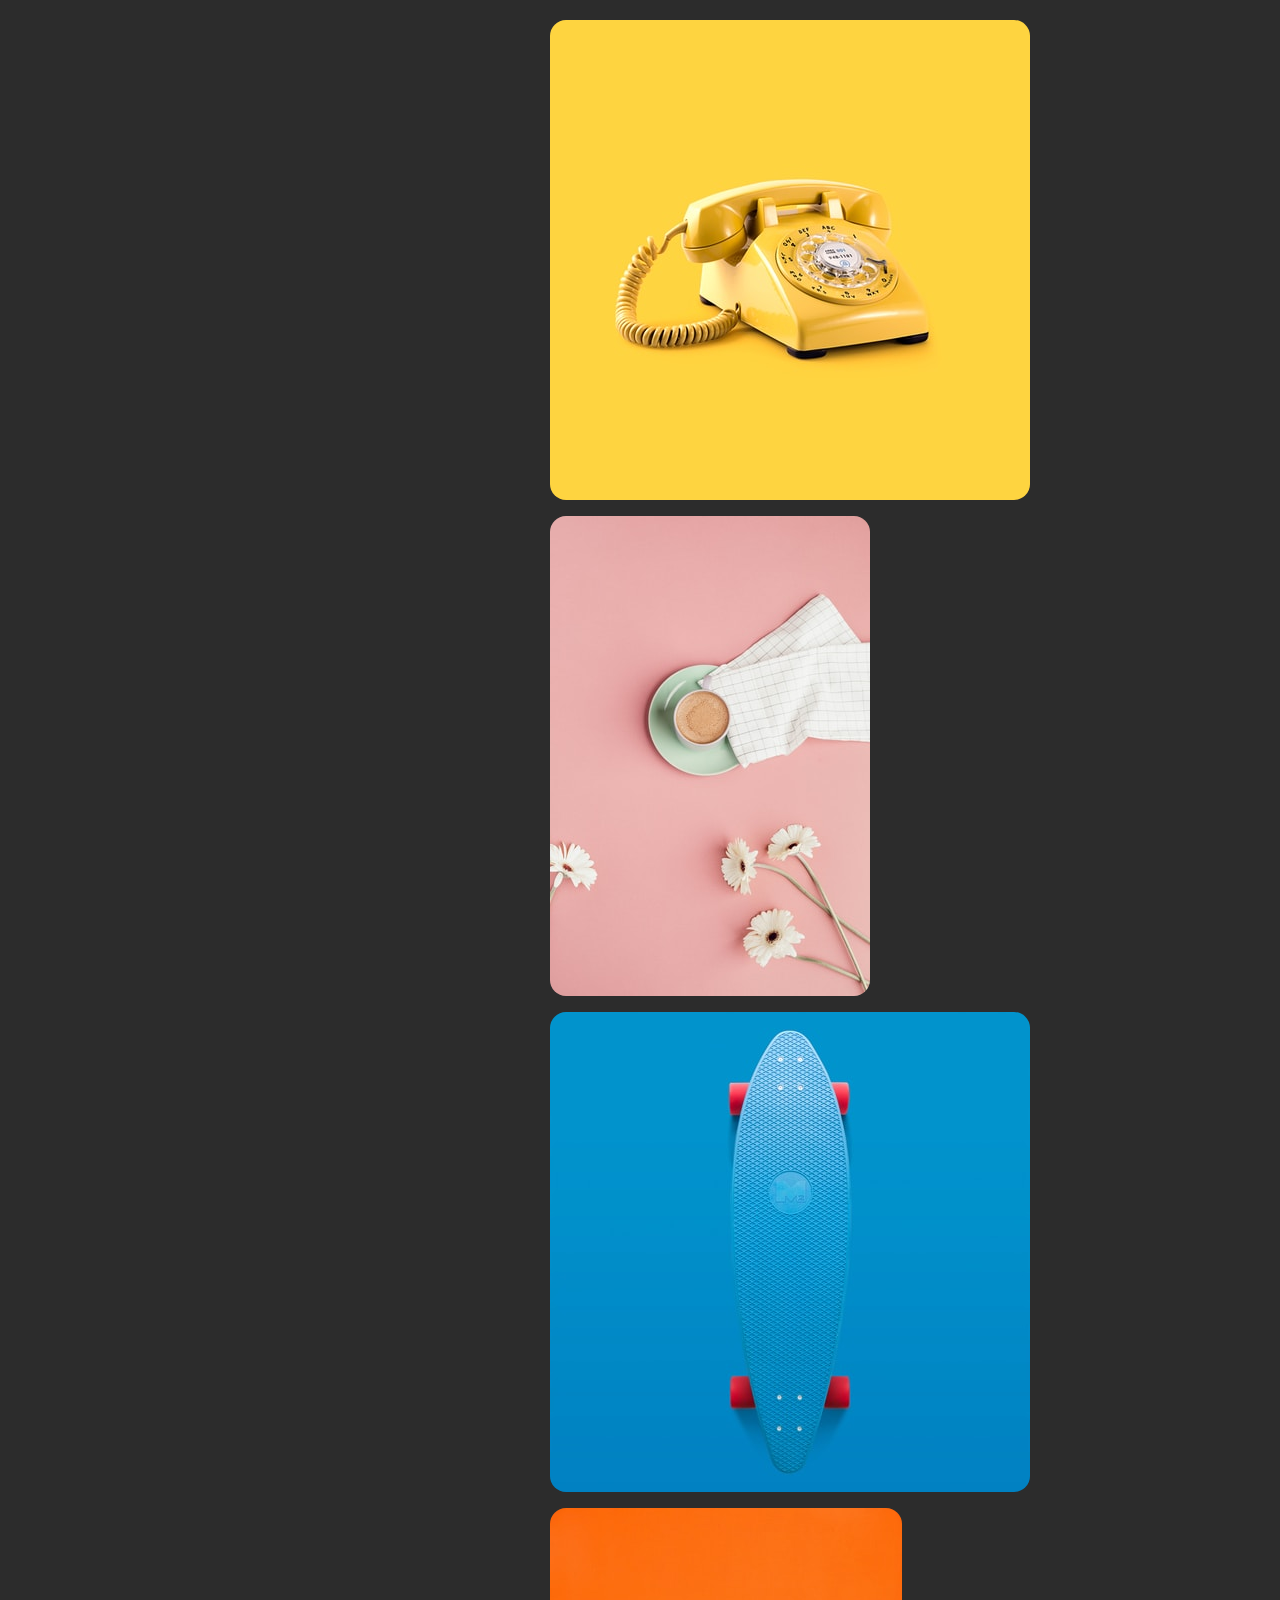
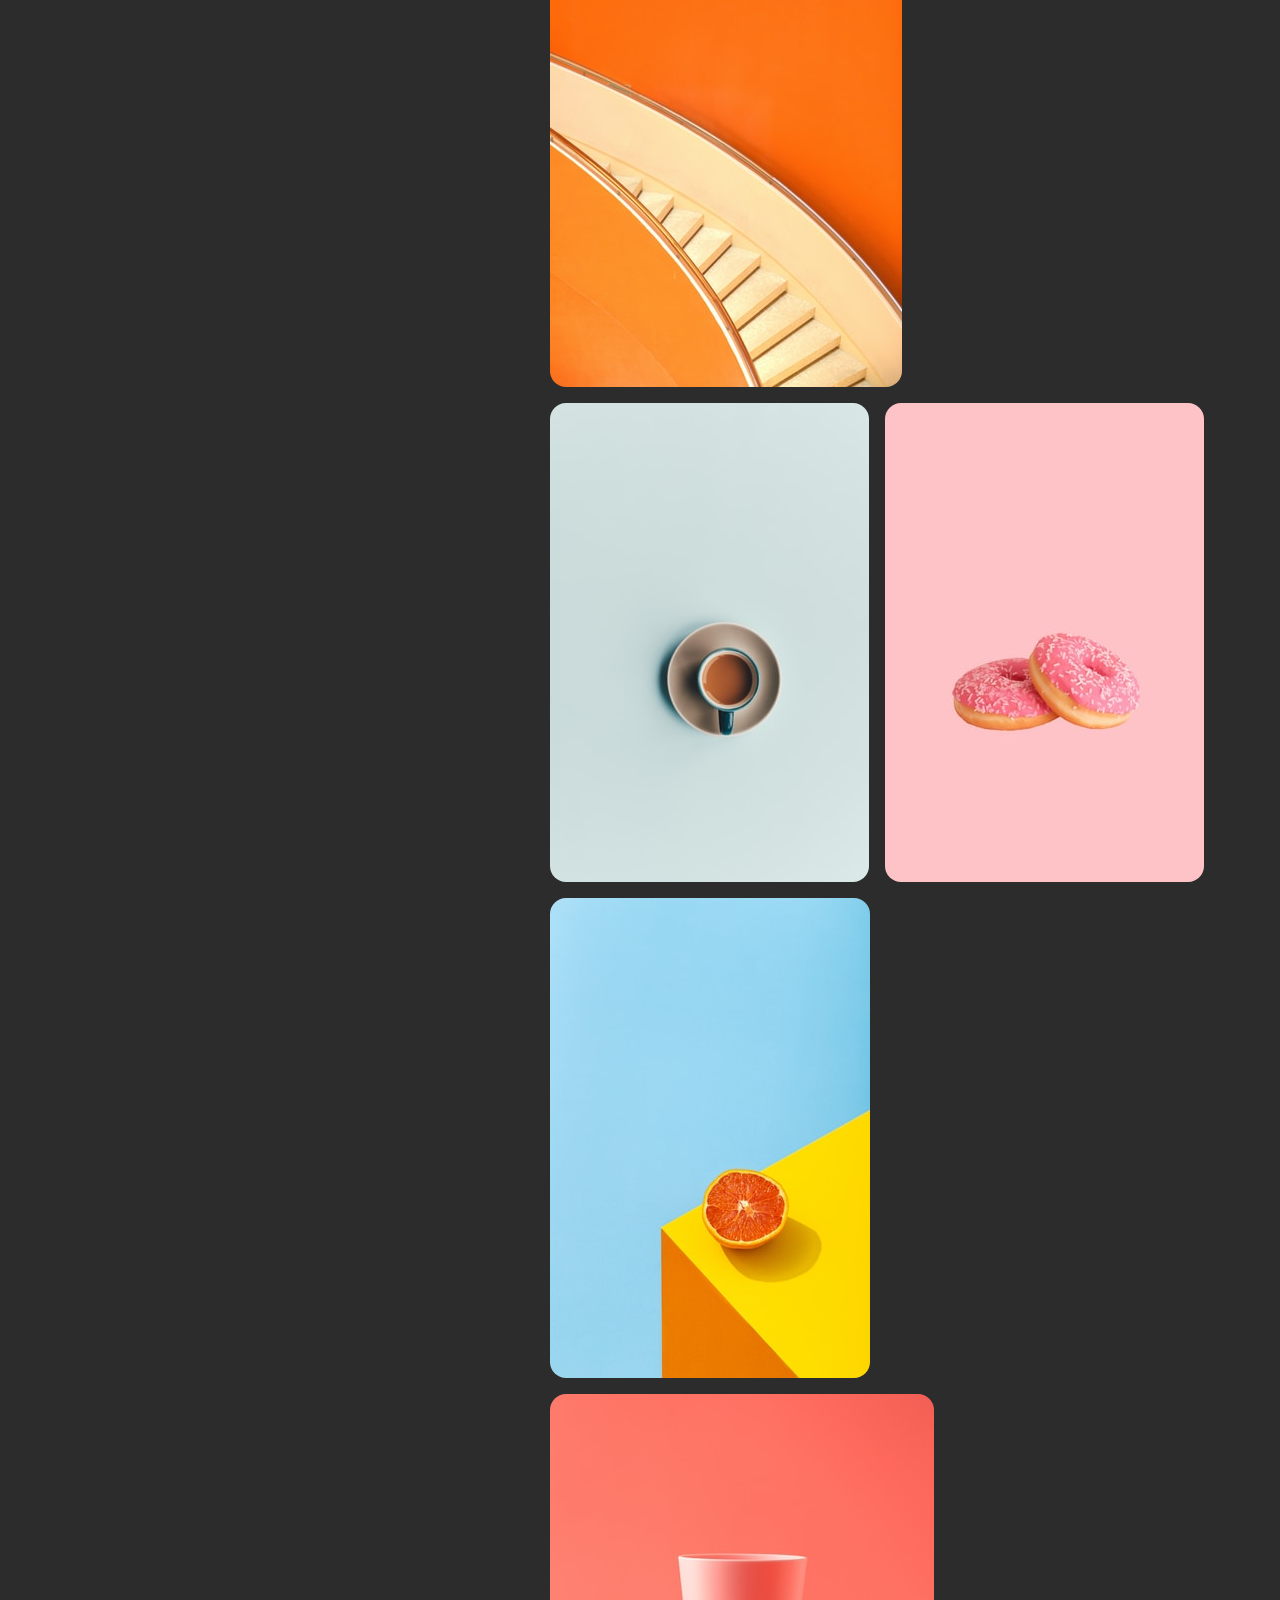
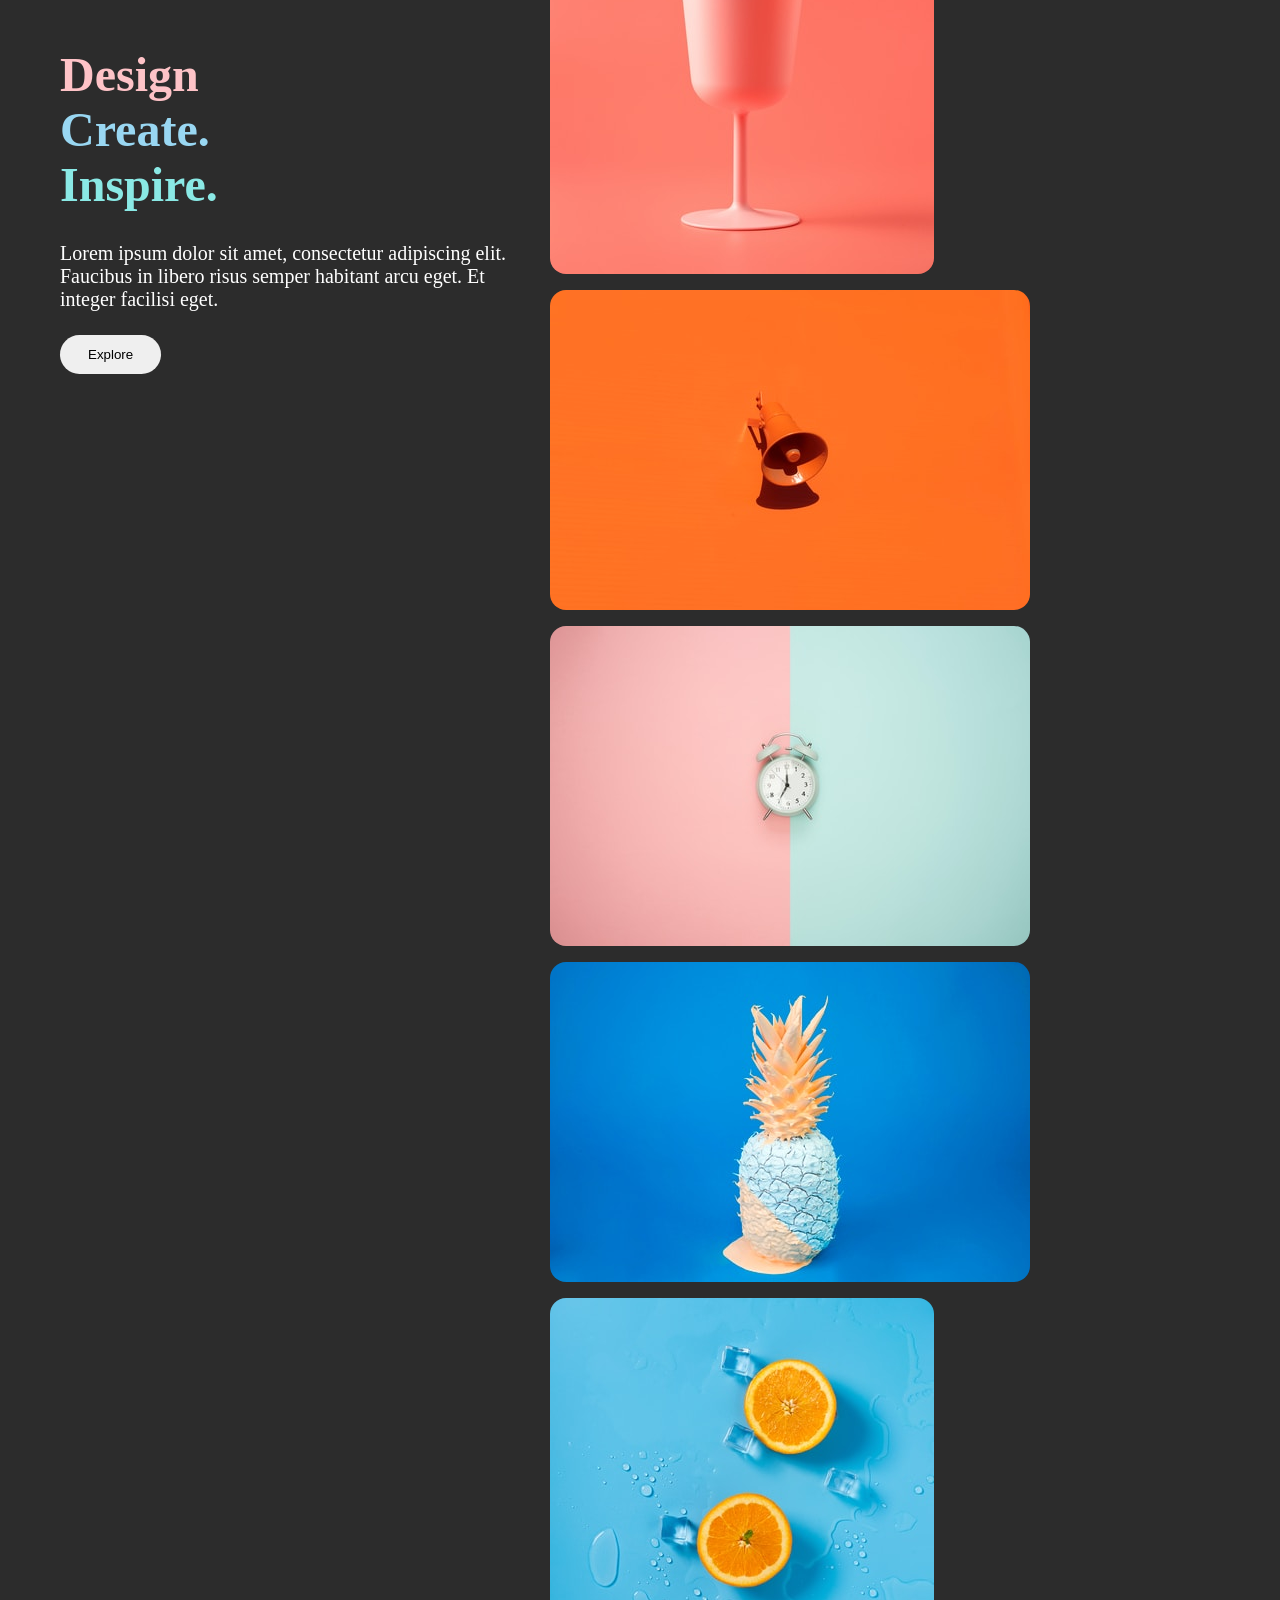
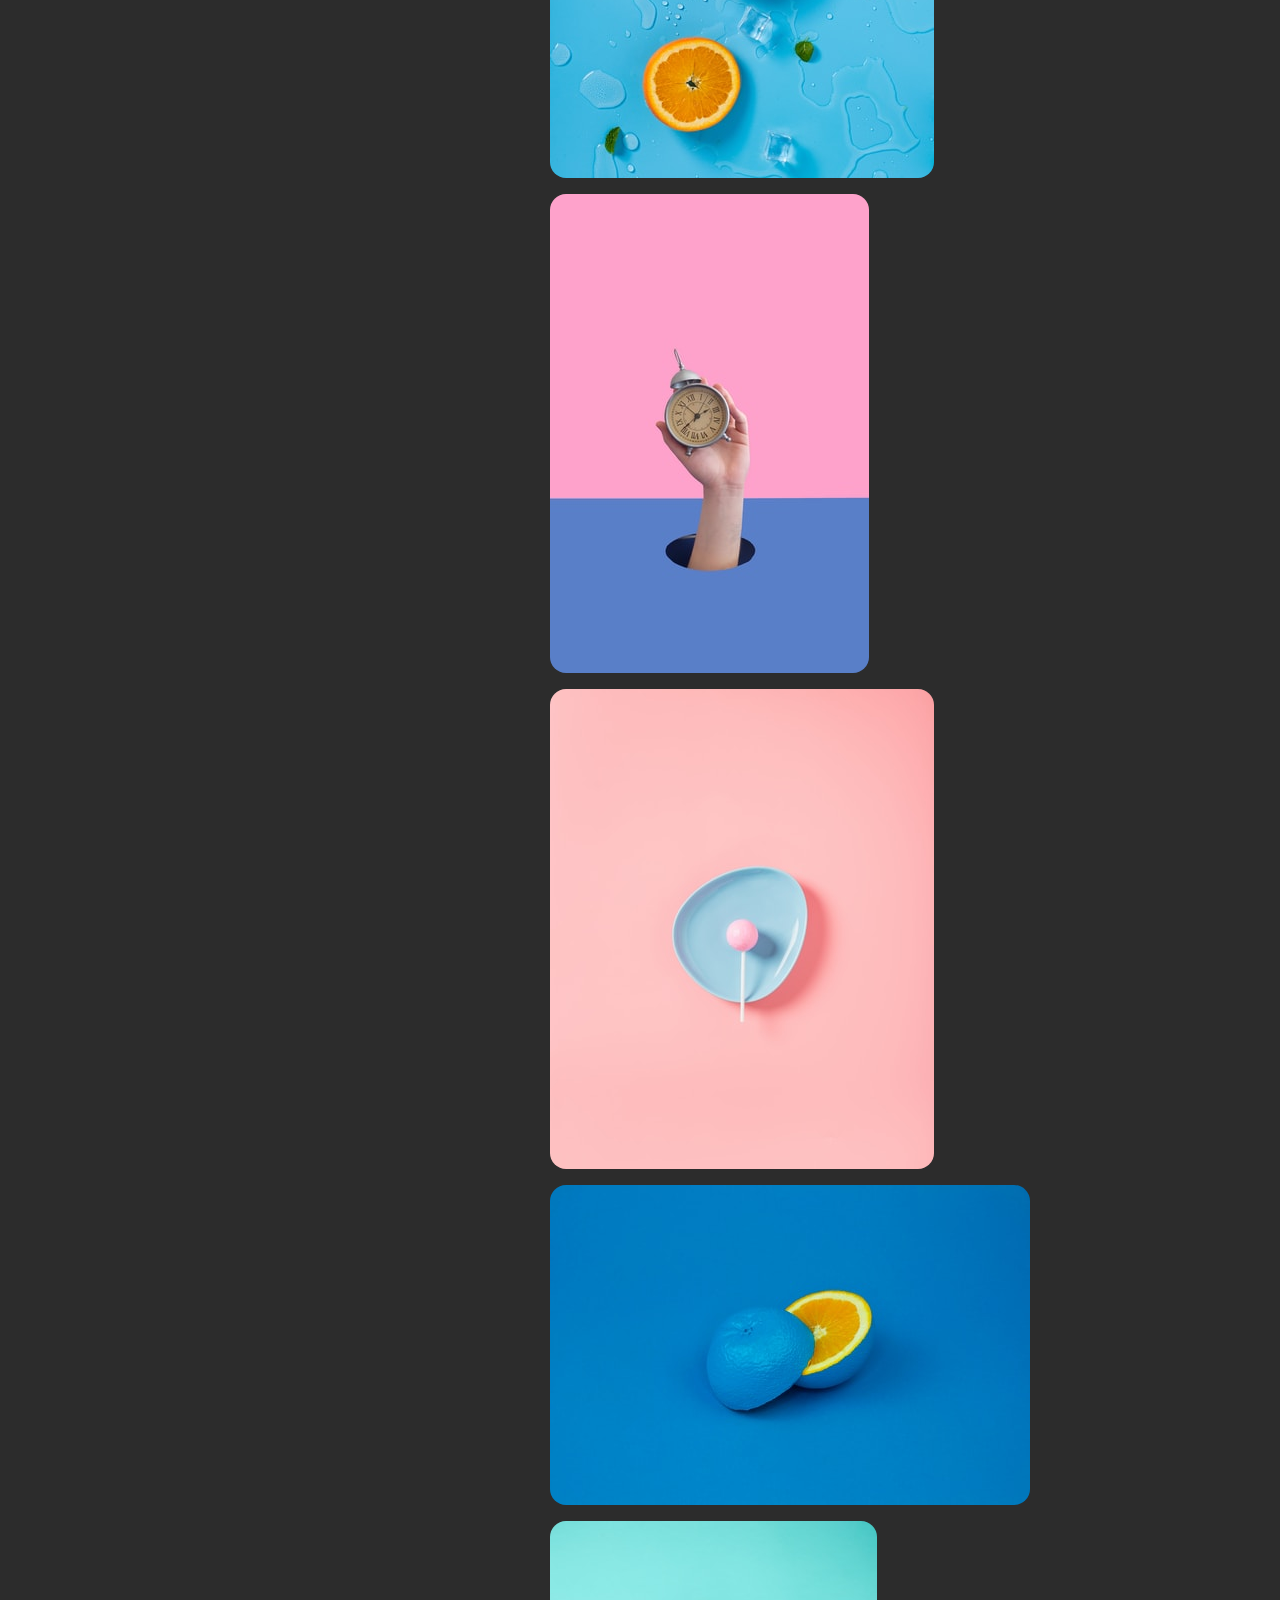
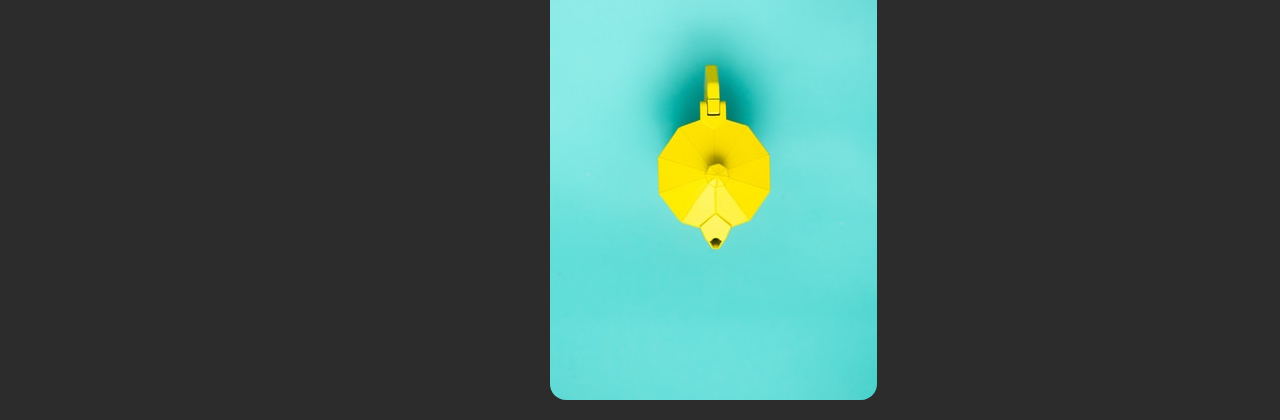
==== design-10/index.html @ 692fd794 "initial commit" ====
<!doctype html>
<html lang="en">
  <head>
    <meta charset="UTF-8" />
    <meta name="viewport" content="width=device-width, initial-scale=1.0" />
    <title>design-10</title>
    <link rel="stylesheet" href="css/styles.css">
  </head>
  <body>
    <div class="wrapper">
      <!-- collum 1 -->
      <div class="text-content">
        <!-- row 1 -->
        <h1>
        <span class="text-pink">Design</span><br>
        <span class="text-blue">Create.</span><br>
        <span class="text-tale">Inspire.</span>
        </h1>
        <!-- row 2 -->
        <p>
          Lorem ipsum dolor sit amet, consectetur adipiscing elit. Faucibus in
          libero risus semper habitant arcu eget. Et integer facilisi eget.
        </p>
        <!-- row 3 -->
        <button>Explore</button>
      </div>
      <!-- collum 2 -->
      <div class="image-grid">
        <!-- row 1 -->
        <img src="images/phone.jpg" alt="phone" />
        <img src="images/pink -coffee.jpg" alt="cup" />
        <img src="images/scateboard.jpg" alt="scateboard" />
        <img src="images/stairs.jpg" alt="stairs" />
        <!-- row 2 -->
        <img src="images/coffee.jpg" alt="coffee cup" />
        <img src="images/dougnt.jpg" alt="dougnt" />
        <img src="images/orange.jpg" alt="orange slice" />
        <img src="images/glass.jpg" alt="glass" />
        <!-- row 3 -->
        <img src="images/bell.jpg" alt="bell" />
        <img src="images/clock.jpg" alt="clock" />
        <img src="images/pinaple.jpg" alt="pinaple" />
        <img src="images/3oranges.jpg" alt="oranges" />
        <!-- row 4 -->
        <img src="images/hand.jpg" alt="hand" />
        <img src="images/lolipop.jpg" alt="loli" />
        <img src="images/slicedorange.jpg" alt="sliced orange" />
        <img src="images/pot.jpg" alt="pot" />
      </div>
    </div>
  </body>
</html>
---- design-10/css/styles.css ----
/* reset styles */
* {
    box-sizing: border-box;
    border: 0;
    padding: 0;
    margin: 0;
}
body {
    background-color: #2c2c2c;
}
.wrapper {
    display: flex;
    align-items: center;
    justify-content: space-between;
    gap: 40px;
    max-width: 1200px;
    margin: auto;
    padding: 20px;
}
.text-content {
    flex: 1;
    max-width: 450px;
}
.text-content h1 {
    font-size: 3rem;
    margin-bottom: 30px;
}
.text-pink {
    color:#FEC3C7 ;
}
.text-blue {
    color:#99D7F2 ;
}
.text-tale {
    color:#8AE9E5 ;
}
.text-content p {
    font-size: 20px;
    margin-bottom: 24px;
    font-weight: 500;
    color: white;
}
.text-content button{
    padding: 12px 28px;
    border-radius: 20px;
    font-weight: 500;
}
.image-grid {
    flex: 1;
    display:flex;
    flex-wrap:wrap ;
    gap: 16px;
}
.image-grid img {
    width:calc(25%)
    
    object-fit: cover;
    border-radius: 16px;
}
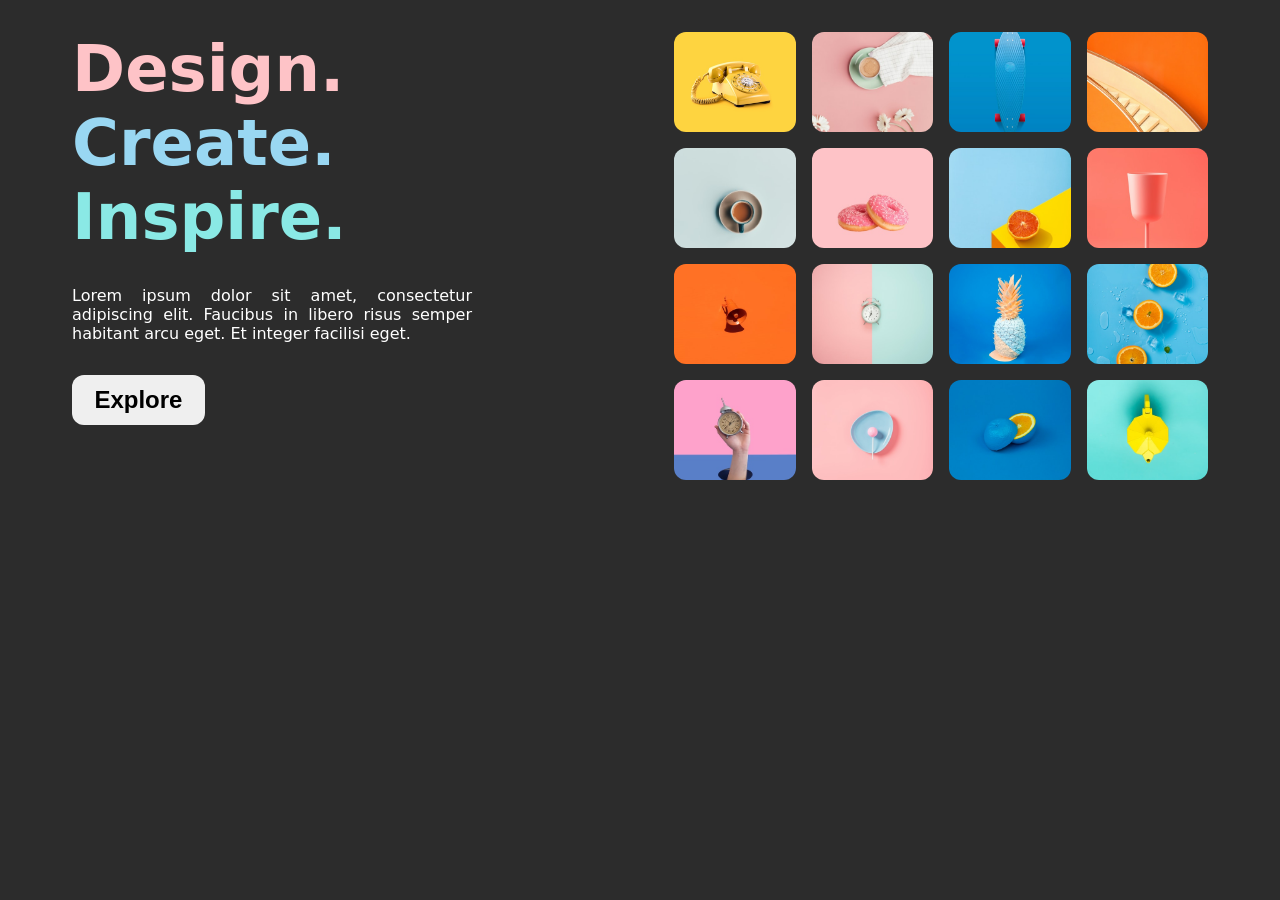
==== commit 94249f4f: "initial commit" ====
--- a/design-10/index.html
+++ b/design-10/index.html
@@ -4,7 +4,7 @@
     <meta charset="UTF-8" />
     <meta name="viewport" content="width=device-width, initial-scale=1.0" />
     <title>design-10</title>
-    <link rel="stylesheet" href="css/styles.css">
+    <link rel="stylesheet" href="css/styles.css" />
   </head>
   <body>
     <div class="wrapper">
@@ -12,9 +12,9 @@
       <div class="text-content">
         <!-- row 1 -->
         <h1>
-        <span class="text-pink">Design</span><br>
-        <span class="text-blue">Create.</span><br>
-        <span class="text-tale">Inspire.</span>
+          <span class="text-pink">Design.</span><br />
+          <span class="text-blue">Create.</span><br />
+          <span class="text-tale">Inspire.</span>
         </h1>
         <!-- row 2 -->
         <p>
@@ -27,25 +27,25 @@
       <!-- collum 2 -->
       <div class="image-grid">
         <!-- row 1 -->
-        <img src="images/phone.jpg" alt="phone" />
-        <img src="images/pink -coffee.jpg" alt="cup" />
-        <img src="images/scateboard.jpg" alt="scateboard" />
-        <img src="images/stairs.jpg" alt="stairs" />
+        <div><img src="images/phone.jpg" alt="phone" /></div>
+        <div><img src="images/pink -coffee.jpg" alt="cup" /></div>
+        <div><img src="images/scateboard.jpg" alt="scateboard" /></div>
+        <div><img src="images/stairs.jpg" alt="stairs" /></div>
         <!-- row 2 -->
-        <img src="images/coffee.jpg" alt="coffee cup" />
-        <img src="images/dougnt.jpg" alt="dougnt" />
-        <img src="images/orange.jpg" alt="orange slice" />
-        <img src="images/glass.jpg" alt="glass" />
+        <div><img src="images/coffee.jpg" alt="coffee cup" /></div>
+        <div><img src="images/dougnt.jpg" alt="dougnt" /></div>
+        <div><img src="images/orange.jpg" alt="orange slice" /></div>
+        <div><img src="images/glass.jpg" alt="glass" /></div>
         <!-- row 3 -->
-        <img src="images/bell.jpg" alt="bell" />
-        <img src="images/clock.jpg" alt="clock" />
-        <img src="images/pinaple.jpg" alt="pinaple" />
-        <img src="images/3oranges.jpg" alt="oranges" />
+        <div><img src="images/bell.jpg" alt="bell" /></div>
+        <div><img src="images/clock.jpg" alt="clock" /></div>
+        <div><img src="images/pinaple.jpg" alt="pinaple" /></div>
+        <div><img src="images/3oranges.jpg" alt="oranges" /></div>
         <!-- row 4 -->
-        <img src="images/hand.jpg" alt="hand" />
-        <img src="images/lolipop.jpg" alt="loli" />
-        <img src="images/slicedorange.jpg" alt="sliced orange" />
-        <img src="images/pot.jpg" alt="pot" />
+        <div><img src="images/hand.jpg" alt="hand" /></div>
+        <div><img src="images/lolipop.jpg" alt="loli" /></div>
+        <div><img src="images/slicedorange.jpg" alt="sliced orange" /></div>
+        <div><img src="images/pot.jpg" alt="pot" /></div>
       </div>
     </div>
   </body>
--- a/design-10/css/styles.css
+++ b/design-10/css/styles.css
@@ -1,59 +1,129 @@
 /* reset styles */
 * {
-    box-sizing: border-box;
-    border: 0;
-    padding: 0;
-    margin: 0;
+  box-sizing: border-box;
+  border: 0;
+  padding: 0;
+  margin: 0;
+}
+img{
+  max-width: 100%;
 }
 body {
-    background-color: #2c2c2c;
+  background-color: #2c2c2c;
+  font-size: 16px;
+  font-family:
+    system-ui,
+    -apple-system,
+    BlinkMacSystemFont,
+    "Segoe UI",
+    Roboto,
+    Oxygen,
+    Ubuntu,
+    Cantarell,
+    "Open Sans",
+    "Helvetica Neue",
+    sans-serif;
 }
 .wrapper {
-    display: flex;
-    align-items: center;
-    justify-content: space-between;
-    gap: 40px;
-    max-width: 1200px;
-    margin: auto;
-    padding: 20px;
+  display: flex;
+  flex-direction: column;
+  /* align-items: center; */
+  justify-content: space-between;
+  max-width: 1200px;
+  margin: auto;
+  padding: 1rem;
+  gap: 2rem;
 }
 .text-content {
-    flex: 1;
-    max-width: 450px;
+  /* flex: 1; */
+  /* max-width: 450px; */
+  display: flex;
+  flex-direction: column;
+  gap: 1rem;
 }
 .text-content h1 {
-    font-size: 3rem;
-    margin-bottom: 30px;
+  font-size: 3rem;
+  
 }
 .text-pink {
-    color:#FEC3C7 ;
+  color: #fec3c7;
 }
 .text-blue {
-    color:#99D7F2 ;
+  color: #99d7f2;
 }
 .text-tale {
-    color:#8AE9E5 ;
+  color: #8ae9e5;
 }
-.text-content p {
-    font-size: 20px;
-    margin-bottom: 24px;
-    font-weight: 500;
-    color: white;
+.text-content p{
+  font-size: 1rem;
+  text-align: justify;
+  color: white;
 }
 .text-content button{
-    padding: 12px 28px;
-    border-radius: 20px;
-    font-weight: 500;
+  border-radius: 12px;
+  padding: .7rem 1.4rem;
+  font-size: 1.5rem;
+  font-weight: 700;
+  align-self: baseline;
 }
+/* image-grid */
 .image-grid {
-    flex: 1;
-    display:flex;
-    flex-wrap:wrap ;
-    gap: 16px;
+  display: grid;
+  grid-template-columns: repeat(1,1fr);
+  /* grid-template-rows:300px; */
+  gap: 1rem;
 }
-.image-grid img {
-    width:calc(25%)
+.image-grid div{
+  height: 200px;
+}
+.image-grid img{
+  border-radius: 12px;
+  height: 100%;
+  width: 100%;
+  object-fit: cover;
+}
+
+
+/* 540px breakpoint */
+@media (min-width:540px){
+  /* wrapper */
+  .wrapper{
+    padding: 2rem;
+    gap: 4rem;
+  }
+/* image-text */
+.text-content p{
+  max-width: 400px;
+}
+  /* image-grid */
+  .image-grid{
+    grid-template-columns: repeat(2,1fr);
+  }
+}
+
+/* 920px breakpoint */
+@media (min-width:920px){
+    .wrapper{
+      flex-direction: row;
+
+    }
+    .text-content,.image-grid {
+      width: 47%;
+
+
+    }
+    .text-content h1{
+      font-size: 4rem;
+    }
+    .text-content{
+      gap: 2rem;
+    }
+    .image-grid{
+      grid-template-columns: repeat(4,1fr);
+
+    }
+    .image-grid div{
+      height: 100px;
+    }
     
-    object-fit: cover;
-    border-radius: 16px;
-}+}
